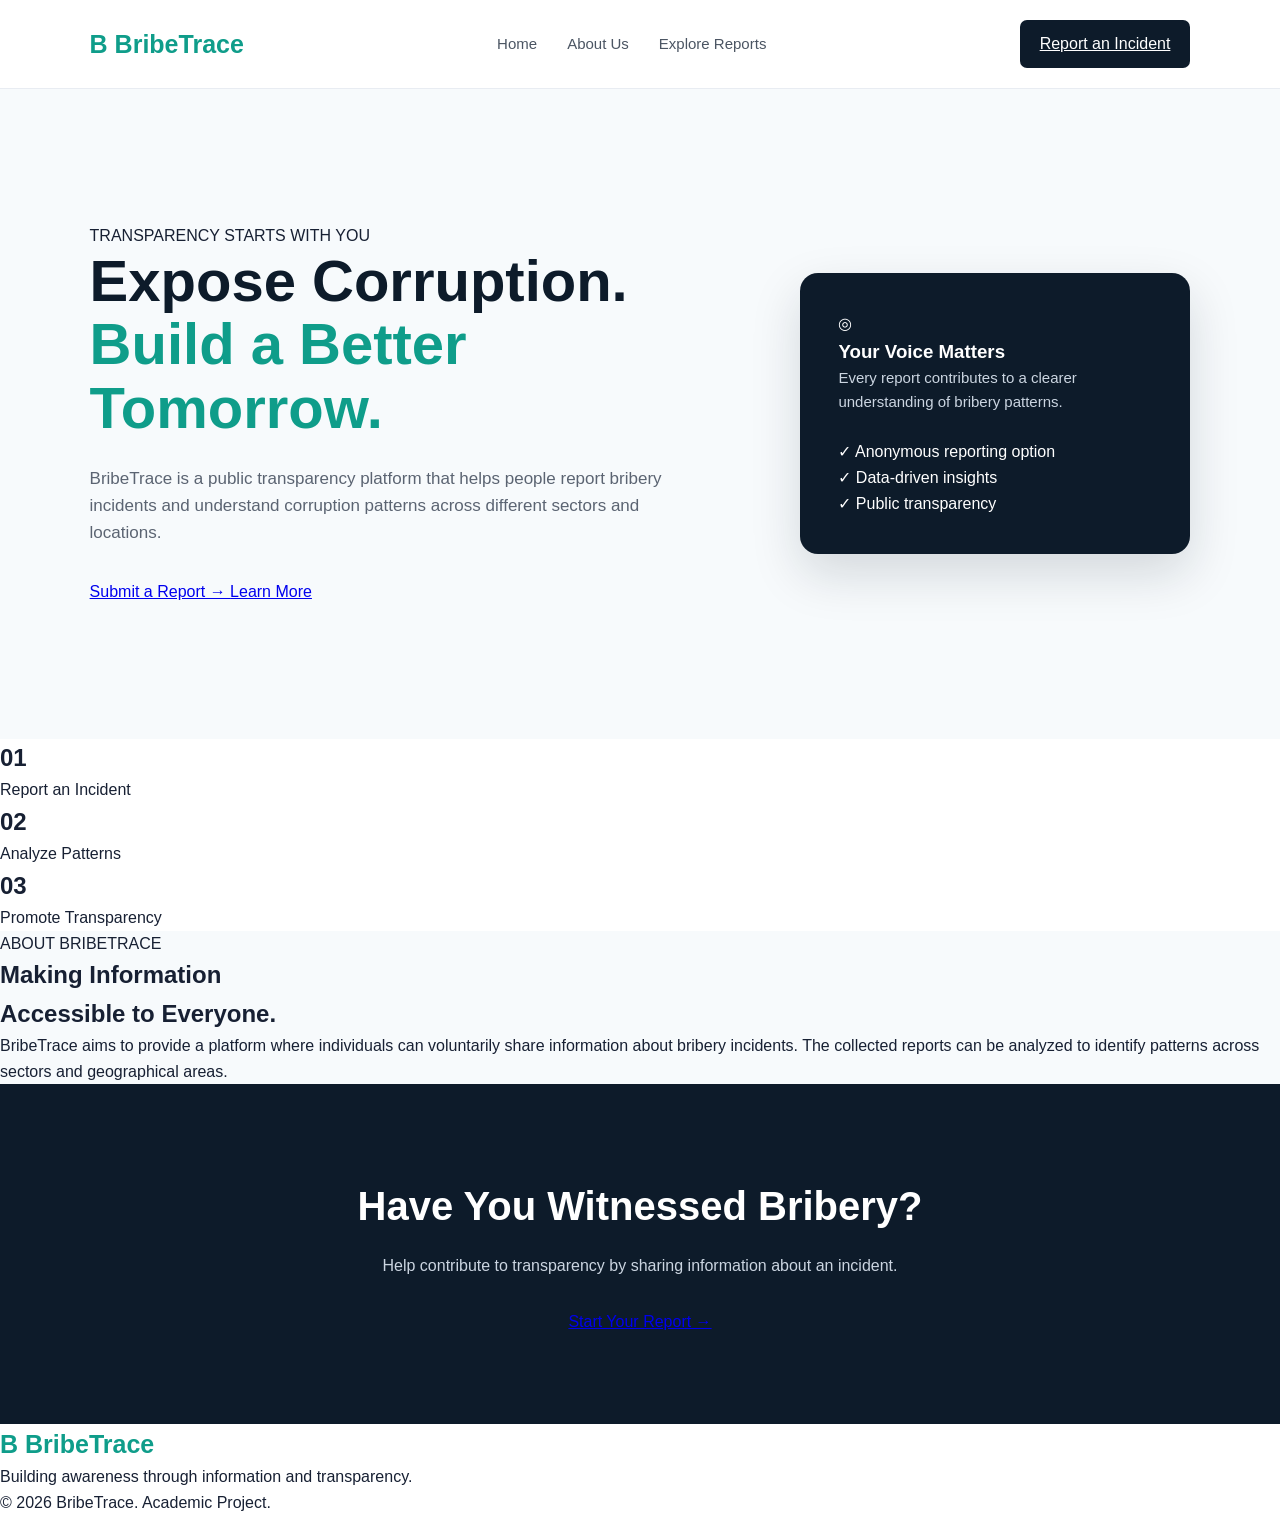
==== src/main/resources/static/index.html @ 67dfbac2 "Initial commit for BribeTrace" ====
<!DOCTYPE html>
<html lang="en">

<head>
    <meta charset="UTF-8">
    <meta name="viewport" content="width=device-width, initial-scale=1.0">

    <title>BribeTrace | Building Transparency</title>

    <link rel="stylesheet" href="style.css">
</head>

<body>

    <!-- Navigation Bar -->
    <header>
        <nav class="navbar">

            <div class="logo">
                <span class="logo-icon">B</span>
                <span>BribeTrace</span>
            </div>

            <ul class="nav-links">
                <li><a href="#home">Home</a></li>
                <li><a href="#about">About Us</a></li>
                <li><a href="#reports">Explore Reports</a></li>
            </ul>

            <a href="report.html" class="nav-button">Report an Incident</a>

        </nav>
    </header>


    <!-- Hero Section -->
    <main>

        <section class="hero" id="home">

            <div class="hero-content">

                <span class="tagline">
                    TRANSPARENCY STARTS WITH YOU
                </span>

                <h1>
                    Expose Corruption.<br>
                    <span>Build a Better Tomorrow.</span>
                </h1>

                <p>
                    BribeTrace is a public transparency platform
                    that helps people report bribery incidents
                    and understand corruption patterns across
                    different sectors and locations.
                </p>

                <div class="hero-buttons">

                    <a href="report.html" class="primary-button">
                        Submit a Report →
                    </a>

                    <a href="#about" class="secondary-button">
                        Learn More
                    </a>

                </div>

            </div>

            <div class="hero-card">

                <div class="card-icon">◎</div>

                <h3>Your Voice Matters</h3>

                <p>
                    Every report contributes to a clearer
                    understanding of bribery patterns.
                </p>

                <div class="card-divider"></div>

                <div class="card-feature">
                    <span>✓</span>
                    Anonymous reporting option
                </div>

                <div class="card-feature">
                    <span>✓</span>
                    Data-driven insights
                </div>

                <div class="card-feature">
                    <span>✓</span>
                    Public transparency
                </div>

            </div>

        </section>


        <!-- Statistics Section -->
        <section class="stats" id="reports">

            <div class="stat-item">
                <h2>01</h2>
                <p>Report an Incident</p>
            </div>

            <div class="stat-item">
                <h2>02</h2>
                <p>Analyze Patterns</p>
            </div>

            <div class="stat-item">
                <h2>03</h2>
                <p>Promote Transparency</p>
            </div>

        </section>


        <!-- About Section -->
        <section class="about" id="about">

            <span class="section-tag">ABOUT BRIBETRACE</span>

            <h2>
                Making Information<br>
                <span>Accessible to Everyone.</span>
            </h2>

            <p>
                BribeTrace aims to provide a platform where
                individuals can voluntarily share information
                about bribery incidents. The collected reports
                can be analyzed to identify patterns across
                sectors and geographical areas.
            </p>

        </section>


        <!-- Report Section Placeholder -->
        <section class="report-section" id="submit">

            <h2>Have You Witnessed Bribery?</h2>

            <p>
                Help contribute to transparency by sharing
                information about an incident.
            </p>

            <a href="report.html" class="primary-button">
                Start Your Report →
            </a>

        </section>

    </main>


    <!-- Footer -->
    <footer>

        <div class="logo">
            <span class="logo-icon">B</span>
            <span>BribeTrace</span>
        </div>

        <p>
            Building awareness through information and transparency.
        </p>

        <p class="copyright">
            © 2026 BribeTrace. Academic Project.
        </p>

    </footer>

</body>
</html>
---- src/main/resources/static/style.css ----
/* =========================
   BribeTrace - Main Styles
   ========================= */

* {
    margin: 0;
    padding: 0;
    box-sizing: border-box;
}

html {
    scroll-behavior: smooth;
}

body {
    font-family: Arial, Helvetica, sans-serif;
    color: #172033;
    background: #ffffff;
    line-height: 1.6;
}

/* =========================
   Navigation
   ========================= */

.navbar {
    width: 100%;
    padding: 20px 7%;
    display: flex;
    justify-content: space-between;
    align-items: center;
    background: #ffffff;
    border-bottom: 1px solid #e8ecf2;
    position: sticky;
    top: 0;
    z-index: 1000;
}

.logo {
    font-size: 25px;
    font-weight: 700;
    color: #0d1b2a;
    text-decoration: none;
}

.logo span {
    color: #0f9d8a;
}

.nav-links {
    display: flex;
    align-items: center;
    gap: 30px;
    list-style: none;
}

.nav-links a {
    text-decoration: none;
    color: #4b5563;
    font-size: 15px;
    font-weight: 500;
    transition: 0.3s;
}

.nav-links a:hover {
    color: #0f9d8a;
}

.nav-button {
    background: #0d1b2a;
    color: white !important;
    padding: 11px 20px;
    border-radius: 7px;
}

.nav-button:hover {
    background: #0f9d8a;
}

/* =========================
   Hero Section
   ========================= */

.hero {
    min-height: 650px;
    padding: 90px 7%;
    display: flex;
    align-items: center;
    justify-content: space-between;
    gap: 60px;
    background: #f7fafc;
}

.hero-content {
    max-width: 650px;
}

.hero-tag {
    display: inline-block;
    color: #0f9d8a;
    font-size: 13px;
    font-weight: 700;
    letter-spacing: 2px;
    margin-bottom: 18px;
}

.hero h1 {
    font-size: 58px;
    line-height: 1.1;
    color: #0d1b2a;
    margin-bottom: 25px;
}

.hero h1 span {
    color: #0f9d8a;
}

.hero p {
    color: #5b6472;
    font-size: 17px;
    max-width: 580px;
    margin-bottom: 32px;
}

/* =========================
   Buttons
   ========================= */

.btn {
    display: inline-block;
    padding: 14px 25px;
    border-radius: 7px;
    text-decoration: none;
    font-size: 15px;
    font-weight: 600;
    margin-right: 10px;
    transition: 0.3s;
}

.btn-primary {
    background: #0f9d8a;
    color: white;
}

.btn-primary:hover {
    background: #087c6d;
    transform: translateY(-2px);
}

.btn-secondary {
    background: white;
    color: #0d1b2a;
    border: 1px solid #d7dde5;
}

.btn-secondary:hover {
    border-color: #0f9d8a;
    color: #0f9d8a;
}

/* =========================
   Hero Feature Card
   ========================= */

.hero-card {
    width: 390px;
    background: #0d1b2a;
    color: white;
    padding: 38px;
    border-radius: 18px;
    box-shadow: 0 20px 50px rgba(13, 27, 42, 0.15);
}

.hero-card h2 {
    font-size: 25px;
    margin-bottom: 15px;
}

.hero-card p {
    color: #cbd5e1;
    font-size: 15px;
    margin-bottom: 25px;
}

.card-item {
    padding: 15px 0;
    border-top: 1px solid rgba(255, 255, 255, 0.12);
    font-size: 14px;
    color: #e2e8f0;
}

.card-item span {
    color: #4fd1bd;
    font-weight: 700;
    margin-right: 8px;
}

/* =========================
   Section Common
   ========================= */

.section {
    padding: 90px 7%;
}

.section-heading {
    text-align: center;
    max-width: 700px;
    margin: 0 auto 55px;
}

.section-heading h2 {
    font-size: 38px;
    color: #0d1b2a;
    margin-bottom: 15px;
}

.section-heading p {
    color: #667085;
    font-size: 16px;
}

/* =========================
   Process / Feature Cards
   ========================= */

.process-container {
    display: grid;
    grid-template-columns: repeat(3, 1fr);
    gap: 25px;
}

.process-card {
    padding: 35px;
    background: white;
    border: 1px solid #e7ebf0;
    border-radius: 14px;
    transition: 0.3s;
}

.process-card:hover {
    transform: translateY(-6px);
    box-shadow: 0 15px 35px rgba(13, 27, 42, 0.08);
}

.process-number {
    font-size: 14px;
    font-weight: 700;
    color: #0f9d8a;
    margin-bottom: 18px;
}

.process-card h3 {
    color: #0d1b2a;
    font-size: 21px;
    margin-bottom: 12px;
}

.process-card p {
    color: #667085;
    font-size: 15px;
}

/* =========================
   About Section
   ========================= */

.about {
    background: #f7fafc;
}

.about-container {
    display: flex;
    align-items: center;
    justify-content: space-between;
    gap: 60px;
}

.about-content {
    max-width: 650px;
}

.about-content h2 {
    font-size: 40px;
    color: #0d1b2a;
    margin-bottom: 20px;
}

.about-content p {
    color: #5f6978;
    margin-bottom: 15px;
}

/* =========================
   Report Section
   ========================= */

.report-section {
    padding: 90px 7%;
    text-align: center;
    background: #0d1b2a;
    color: white;
}

.report-section h2 {
    font-size: 40px;
    margin-bottom: 15px;
}

.report-section p {
    max-width: 650px;
    margin: 0 auto 30px;
    color: #cbd5e1;
}

/* =========================
   Footer
   ========================= */

.footer {
    padding: 30px 7%;
    background: #08131f;
    color: #94a3b8;
    text-align: center;
    font-size: 14px;
}

/* =========================
   Responsive Design
   ========================= */

@media (max-width: 900px) {

    .hero {
        flex-direction: column;
        text-align: center;
        padding-top: 70px;
    }

    .hero p {
        margin-left: auto;
        margin-right: auto;
    }

    .hero-card {
        width: 100%;
        max-width: 500px;
    }

    .process-container {
        grid-template-columns: 1fr;
    }

    .about-container {
        flex-direction: column;
        text-align: center;
    }

    .nav-links {
        gap: 15px;
    }
}

@media (max-width: 650px) {

    .navbar {
        padding: 18px 5%;
    }

    .nav-links {
        display: none;
    }

    .hero {
        padding: 65px 5%;
    }

    .hero h1 {
        font-size: 40px;
    }

    .hero-card {
        padding: 28px;
    }

    .section {
        padding: 65px 5%;
    }

    .section-heading h2,
    .about-content h2,
    .report-section h2 {
        font-size: 30px;
    }

    .btn {
        margin-bottom: 10px;
    }
}
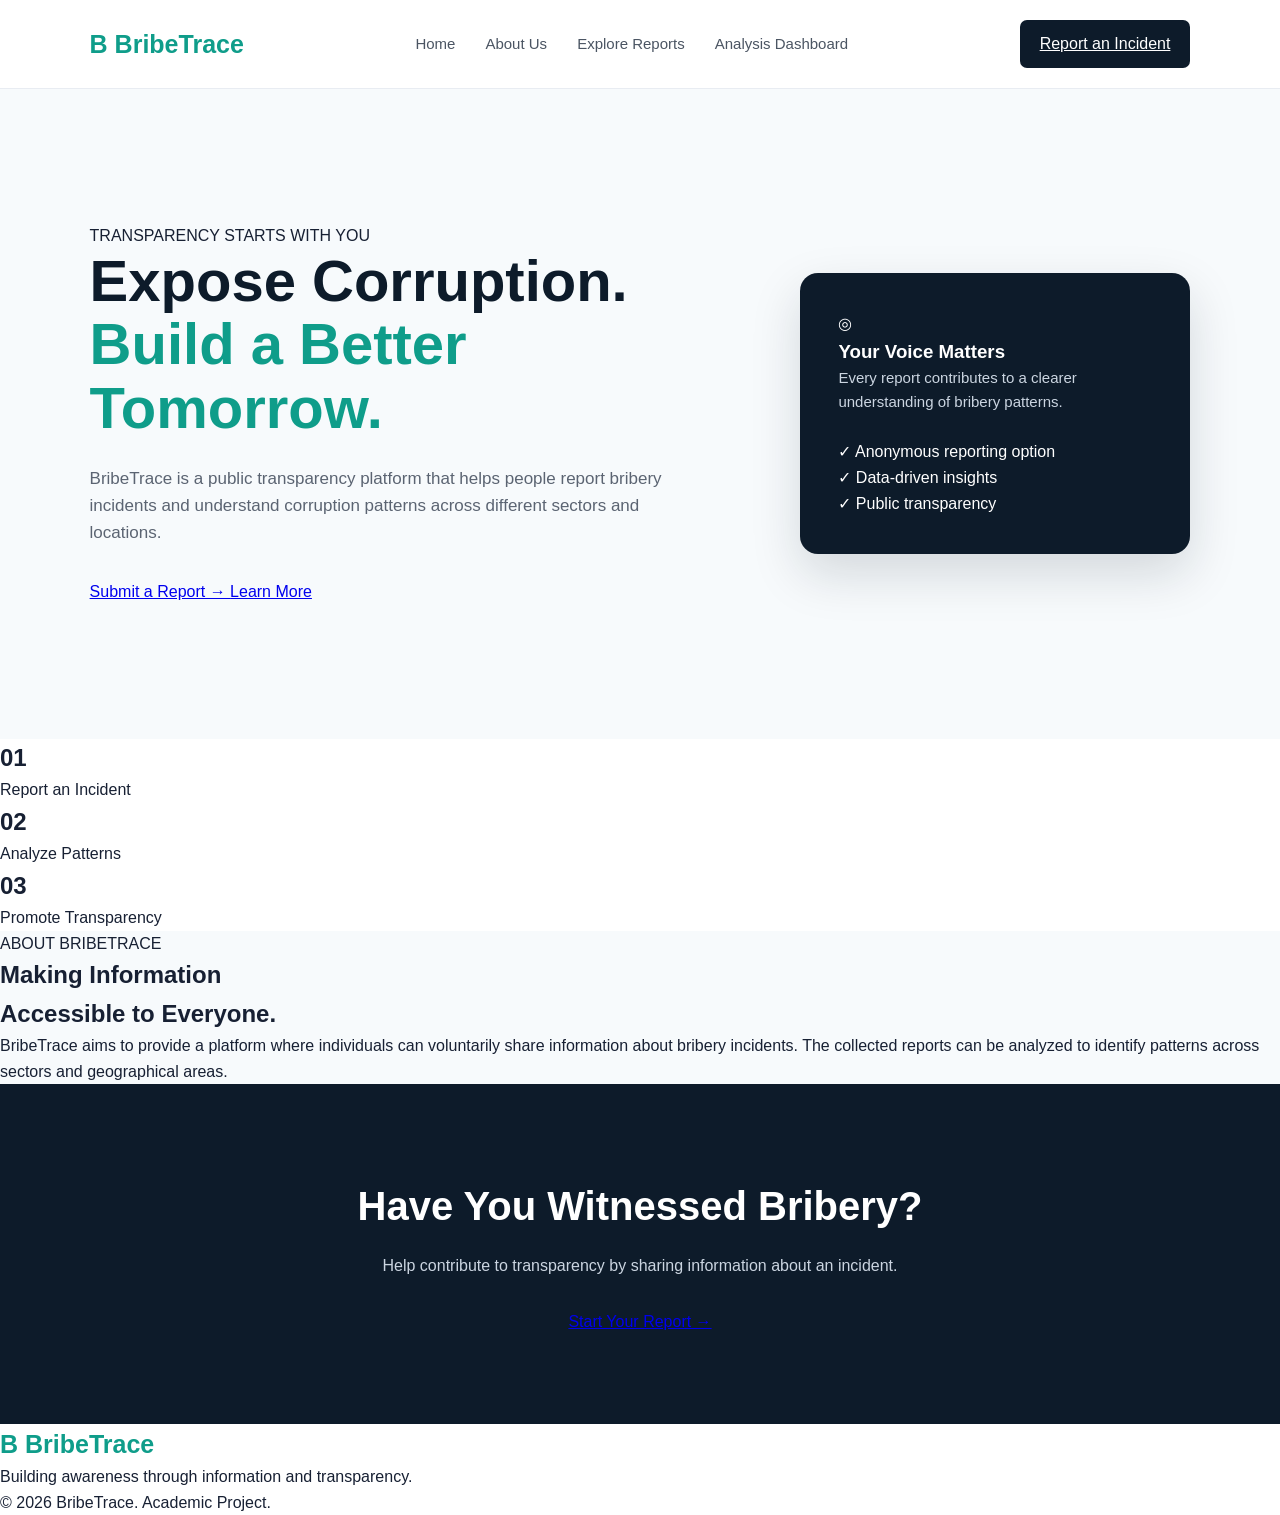
==== commit eb5de546: "Add analysis dashboard and improve report descriptions" ====
--- a/src/main/resources/static/index.html
+++ b/src/main/resources/static/index.html
@@ -25,6 +25,7 @@
                 <li><a href="#home">Home</a></li>
                 <li><a href="#about">About Us</a></li>
                 <li><a href="#reports">Explore Reports</a></li>
+                <li><a href="analysis.html">Analysis Dashboard</a></li>
             </ul>
 
             <a href="report.html" class="nav-button">Report an Incident</a>
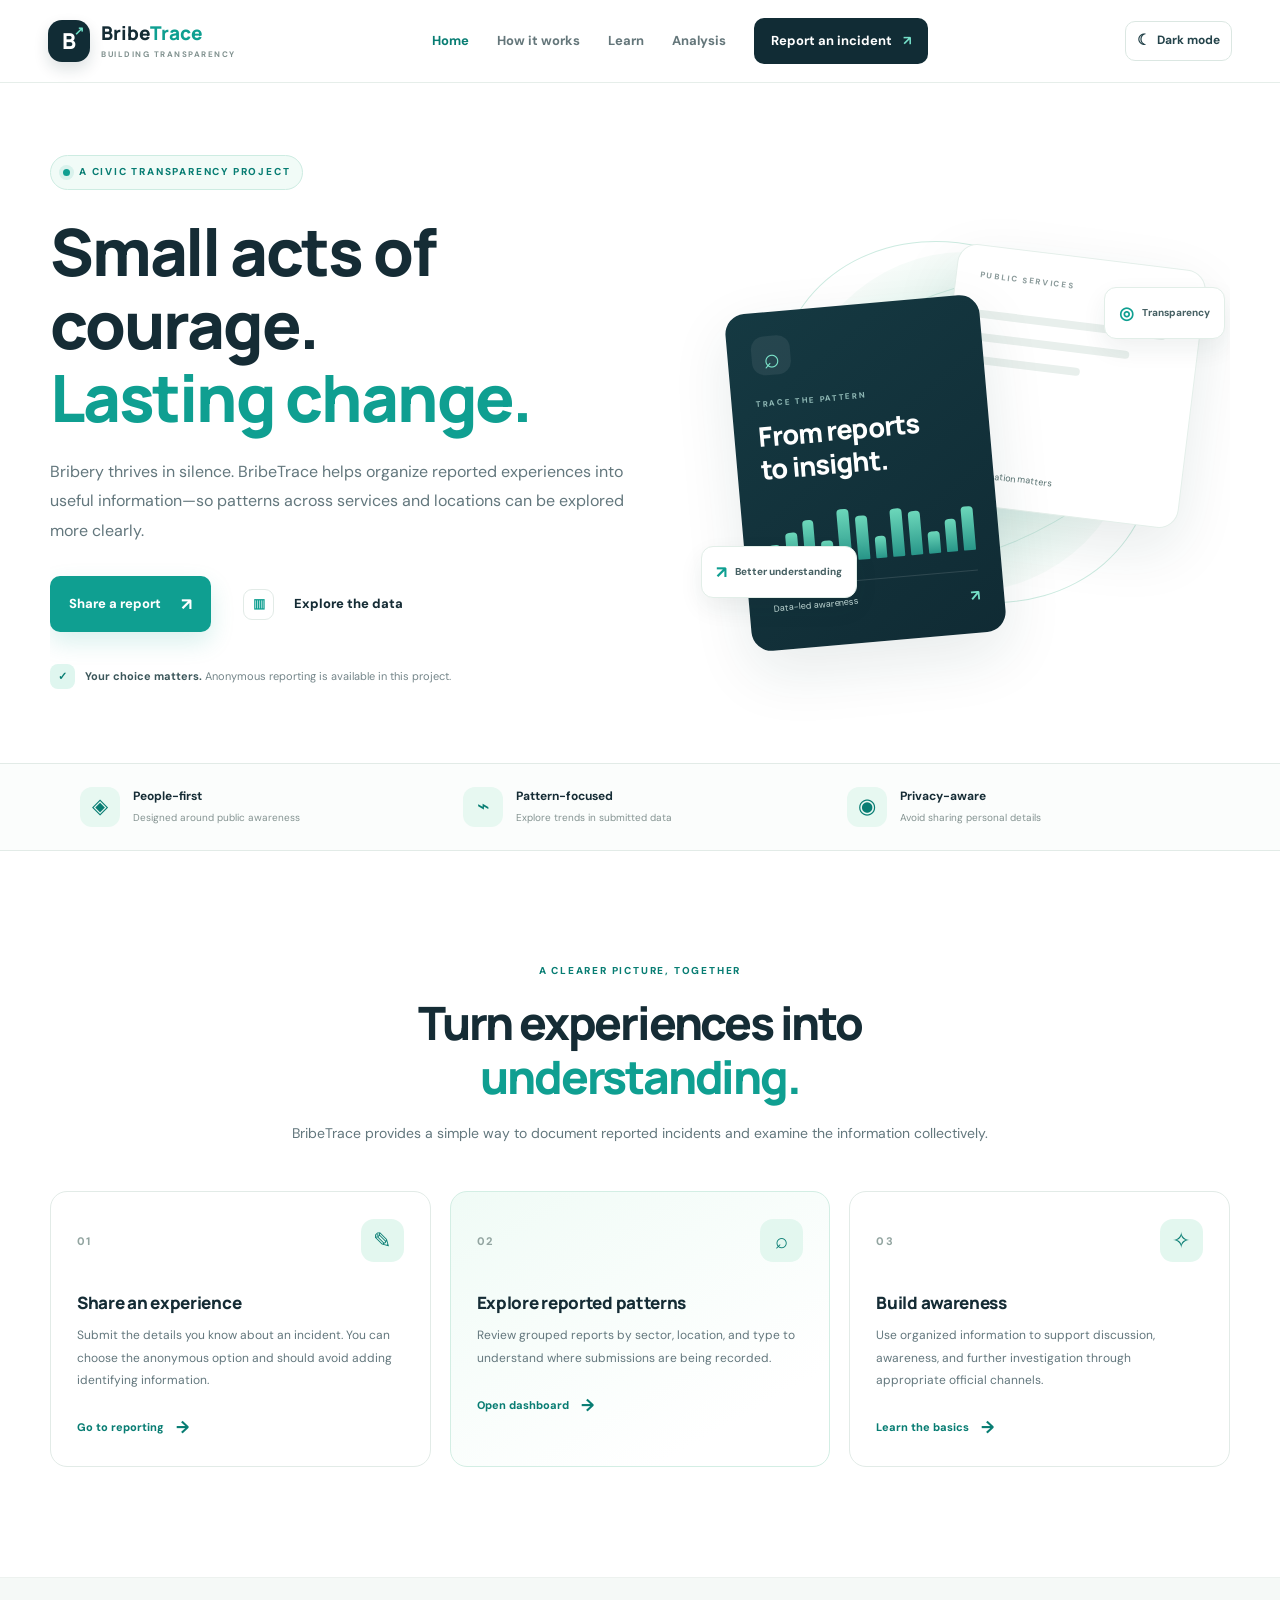
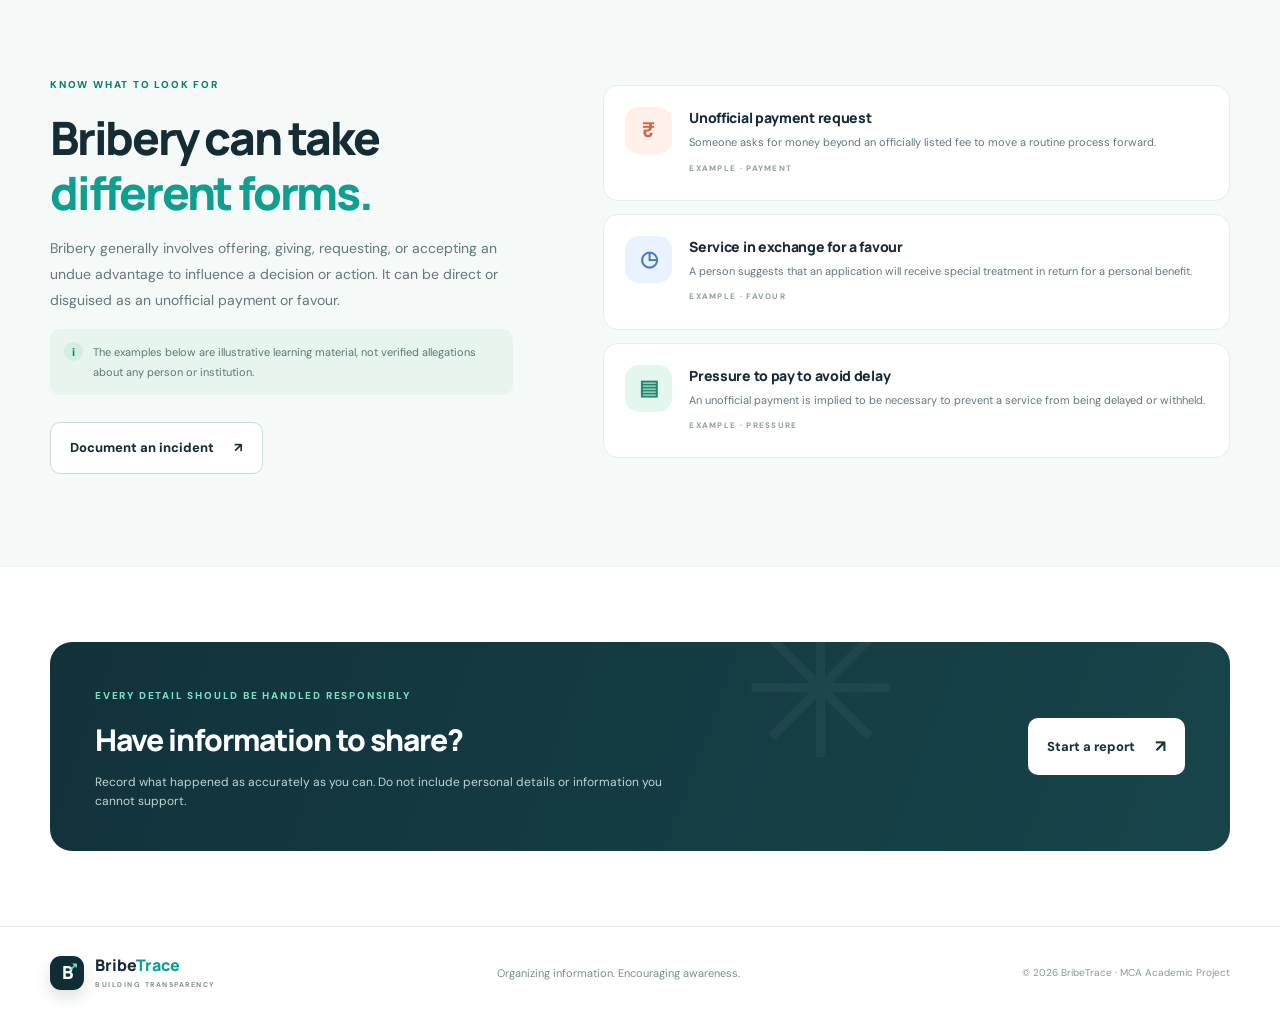
==== commit 16f2b0b4: "Improve website design and add theme switching" ====
--- a/src/main/resources/static/index.html
+++ b/src/main/resources/static/index.html
@@ -1,187 +1,97 @@
 <!DOCTYPE html>
 <html lang="en">
-
 <head>
     <meta charset="UTF-8">
     <meta name="viewport" content="width=device-width, initial-scale=1.0">
-
-    <title>BribeTrace | Building Transparency</title>
-
+    <meta name="description" content="BribeTrace is an academic civic-transparency project for documenting reported bribery incidents and exploring patterns in submitted data.">
+    <title>BribeTrace | Transparency, Made Visible</title>
+    <link rel="preconnect" href="https://fonts.googleapis.com">
+    <link rel="preconnect" href="https://fonts.gstatic.com" crossorigin>
+    <link href="https://fonts.googleapis.com/css2?family=DM+Sans:wght@400;500;600;700&family=Manrope:wght@400;500;600;700;800&display=swap" rel="stylesheet">
     <link rel="stylesheet" href="style.css">
+    <link rel="stylesheet" href="theme.css">
 </head>
-
 <body>
-
-    <!-- Navigation Bar -->
-    <header>
-        <nav class="navbar">
-
-            <div class="logo">
-                <span class="logo-icon">B</span>
-                <span>BribeTrace</span>
+    <header class="site-header">
+        <nav class="navbar" aria-label="Main navigation">
+            <a class="brand" href="index.html" aria-label="BribeTrace home"><span class="brand-mark">B<span>↗</span></span><span>Bribe<span class="brand-accent">Trace</span><small>BUILDING TRANSPARENCY</small></span></a>
+            <button class="menu-toggle" id="menuToggle" aria-label="Open navigation" aria-expanded="false">☰</button>
+            <div class="nav-links" id="navLinks">
+                <a class="active" href="#home">Home</a>
+                <a href="#how-it-works">How it works</a>
+                <a href="#learn">Learn</a>
+                <a href="analysis.html">Analysis</a>
+                <a class="nav-cta" href="report.html">Report an incident <span>↗</span></a>
             </div>
-
-            <ul class="nav-links">
-                <li><a href="#home">Home</a></li>
-                <li><a href="#about">About Us</a></li>
-                <li><a href="#reports">Explore Reports</a></li>
-                <li><a href="analysis.html">Analysis Dashboard</a></li>
-            </ul>
-
-            <a href="report.html" class="nav-button">Report an Incident</a>
-
         </nav>
     </header>
 
-
-    <!-- Hero Section -->
     <main>
-
-        <section class="hero" id="home">
-
-            <div class="hero-content">
-
-                <span class="tagline">
-                    TRANSPARENCY STARTS WITH YOU
-                </span>
-
-                <h1>
-                    Expose Corruption.<br>
-                    <span>Build a Better Tomorrow.</span>
-                </h1>
-
-                <p>
-                    BribeTrace is a public transparency platform
-                    that helps people report bribery incidents
-                    and understand corruption patterns across
-                    different sectors and locations.
-                </p>
-
-                <div class="hero-buttons">
-
-                    <a href="report.html" class="primary-button">
-                        Submit a Report →
-                    </a>
-
-                    <a href="#about" class="secondary-button">
-                        Learn More
-                    </a>
-
+        <section class="hero section-wrap" id="home">
+            <div class="hero-copy">
+                <div class="eyebrow"><span class="eyebrow-dot"></span> A CIVIC TRANSPARENCY PROJECT</div>
+                <h1>Small acts of courage.<br><span>Lasting change.</span></h1>
+                <p class="hero-lead">Bribery thrives in silence. BribeTrace helps organize reported experiences into useful information—so patterns across services and locations can be explored more clearly.</p>
+                <div class="hero-actions">
+                    <a class="button button-primary" href="report.html">Share a report <span>↗</span></a>
+                    <a class="button button-quiet" href="analysis.html"><span class="play-icon">▥</span> Explore the data</a>
                 </div>
-
+                <div class="hero-note"><span class="shield-icon">✓</span><span><strong>Your choice matters.</strong> Anonymous reporting is available in this project.</span></div>
             </div>
-
-            <div class="hero-card">
-
-                <div class="card-icon">◎</div>
-
-                <h3>Your Voice Matters</h3>
-
-                <p>
-                    Every report contributes to a clearer
-                    understanding of bribery patterns.
-                </p>
-
-                <div class="card-divider"></div>
-
-                <div class="card-feature">
-                    <span>✓</span>
-                    Anonymous reporting option
-                </div>
-
-                <div class="card-feature">
-                    <span>✓</span>
-                    Data-driven insights
-                </div>
-
-                <div class="card-feature">
-                    <span>✓</span>
-                    Public transparency
-                </div>
-
+            <div class="hero-visual" aria-label="Illustration representing transparency and public accountability">
+                <div class="visual-orbit orbit-one"></div><div class="visual-orbit orbit-two"></div>
+                <div class="visual-glow"></div>
+                <div class="visual-panel panel-back"><span class="panel-kicker">PUBLIC SERVICES</span><div class="mini-line long"></div><div class="mini-line"></div><div class="mini-line short"></div><div class="panel-status"><i></i> Information matters</div></div>
+                <div class="visual-panel panel-front"><div class="visual-icon">⌕</div><span class="panel-kicker">TRACE THE PATTERN</span><h3>From reports<br>to insight.</h3><div class="visual-bars"><i></i><i></i><i></i><i></i><i></i><i></i><i></i><i></i><i></i><i></i><i></i><i></i></div><div class="visual-caption"><span>Data-led awareness</span><b>↗</b></div></div>
+                <div class="floating-chip chip-top"><span>◎</span> Transparency</div><div class="floating-chip chip-bottom"><span>↗</span> Better understanding</div>
             </div>
-
         </section>
 
-
-        <!-- Statistics Section -->
-        <section class="stats" id="reports">
-
-            <div class="stat-item">
-                <h2>01</h2>
-                <p>Report an Incident</p>
-            </div>
-
-            <div class="stat-item">
-                <h2>02</h2>
-                <p>Analyze Patterns</p>
-            </div>
-
-            <div class="stat-item">
-                <h2>03</h2>
-                <p>Promote Transparency</p>
-            </div>
-
+        <section class="trust-strip" aria-label="Project principles">
+            <div><span class="trust-symbol">◈</span><span><strong>People-first</strong><small>Designed around public awareness</small></span></div>
+            <div><span class="trust-symbol">⌁</span><span><strong>Pattern-focused</strong><small>Explore trends in submitted data</small></span></div>
+            <div><span class="trust-symbol">◉</span><span><strong>Privacy-aware</strong><small>Avoid sharing personal details</small></span></div>
         </section>
 
-
-        <!-- About Section -->
-        <section class="about" id="about">
-
-            <span class="section-tag">ABOUT BRIBETRACE</span>
-
-            <h2>
-                Making Information<br>
-                <span>Accessible to Everyone.</span>
-            </h2>
-
-            <p>
-                BribeTrace aims to provide a platform where
-                individuals can voluntarily share information
-                about bribery incidents. The collected reports
-                can be analyzed to identify patterns across
-                sectors and geographical areas.
-            </p>
-
+        <section class="section-wrap process-section" id="how-it-works">
+            <div class="section-heading"><span class="section-label">A CLEARER PICTURE, TOGETHER</span><h2>Turn experiences into <span>understanding.</span></h2><p>BribeTrace provides a simple way to document reported incidents and examine the information collectively.</p></div>
+            <div class="process-grid">
+                <article class="process-card"><div class="step-top"><span>01</span><span class="step-icon">✎</span></div><h3>Share an experience</h3><p>Submit the details you know about an incident. You can choose the anonymous option and should avoid adding identifying information.</p><a href="report.html" class="text-link">Go to reporting <span>→</span></a></article>
+                <article class="process-card featured-card"><div class="step-top"><span>02</span><span class="step-icon">⌕</span></div><h3>Explore reported patterns</h3><p>Review grouped reports by sector, location, and type to understand where submissions are being recorded.</p><a href="analysis.html" class="text-link">Open dashboard <span>→</span></a></article>
+                <article class="process-card"><div class="step-top"><span>03</span><span class="step-icon">✧</span></div><h3>Build awareness</h3><p>Use organized information to support discussion, awareness, and further investigation through appropriate official channels.</p><a href="#learn" class="text-link">Learn the basics <span>→</span></a></article>
+            </div>
         </section>
 
-
-        <!-- Report Section Placeholder -->
-        <section class="report-section" id="submit">
-
-            <h2>Have You Witnessed Bribery?</h2>
-
-            <p>
-                Help contribute to transparency by sharing
-                information about an incident.
-            </p>
-
-            <a href="report.html" class="primary-button">
-                Start Your Report →
-            </a>
-
+        <section class="learn-section" id="learn">
+            <div class="learn-layout section-wrap">
+                <div class="learn-copy"><span class="section-label">KNOW WHAT TO LOOK FOR</span><h2>Bribery can take <span>different forms.</span></h2><p>Bribery generally involves offering, giving, requesting, or accepting an undue advantage to influence a decision or action. It can be direct or disguised as an unofficial payment or favour.</p><p class="learning-note"><span>i</span> The examples below are illustrative learning material, not verified allegations about any person or institution.</p><a class="button button-outline" href="report.html">Document an incident <span>↗</span></a></div>
+                <div class="example-list">
+                    <article class="example-card"><div class="example-icon icon-coral">₹</div><div><h3>Unofficial payment request</h3><p>Someone asks for money beyond an officially listed fee to move a routine process forward.</p><span class="example-tag">EXAMPLE · PAYMENT</span></div></article>
+                    <article class="example-card"><div class="example-icon icon-blue">◷</div><div><h3>Service in exchange for a favour</h3><p>A person suggests that an application will receive special treatment in return for a personal benefit.</p><span class="example-tag">EXAMPLE · FAVOUR</span></div></article>
+                    <article class="example-card"><div class="example-icon icon-green">▤</div><div><h3>Pressure to pay to avoid delay</h3><p>An unofficial payment is implied to be necessary to prevent a service from being delayed or withheld.</p><span class="example-tag">EXAMPLE · PRESSURE</span></div></article>
+                </div>
+            </div>
         </section>
 
+        <section class="closing-cta section-wrap"><div class="cta-decoration">✳</div><div><span class="section-label">EVERY DETAIL SHOULD BE HANDLED RESPONSIBLY</span><h2>Have information to share?</h2><p>Record what happened as accurately as you can. Do not include personal details or information you cannot support.</p></div><a class="button button-light" href="report.html">Start a report <span>↗</span></a></section>
     </main>
 
-
-    <!-- Footer -->
-    <footer>
-
-        <div class="logo">
-            <span class="logo-icon">B</span>
-            <span>BribeTrace</span>
-        </div>
-
-        <p>
-            Building awareness through information and transparency.
-        </p>
-
-        <p class="copyright">
-            © 2026 BribeTrace. Academic Project.
-        </p>
-
-    </footer>
-
+    <footer class="site-footer"><a class="brand footer-brand" href="index.html"><span class="brand-mark">B<span>↗</span></span><span>Bribe<span class="brand-accent">Trace</span><small>BUILDING TRANSPARENCY</small></span></a><p>Organizing information. Encouraging awareness.</p><span class="footer-meta">© 2026 BribeTrace · MCA Academic Project</span></footer>
+    <script src="theme.js"></script>
+    <script>
+        const menuToggle = document.getElementById('menuToggle');
+        const navLinks = document.getElementById('navLinks');
+        menuToggle.addEventListener('click', function () {
+            const open = navLinks.classList.toggle('nav-open');
+            menuToggle.setAttribute('aria-expanded', String(open));
+            menuToggle.setAttribute('aria-label', open ? 'Close navigation' : 'Open navigation');
+        });
+        navLinks.querySelectorAll('a').forEach(function (link) {
+            link.addEventListener('click', function () {
+                navLinks.classList.remove('nav-open');
+                menuToggle.setAttribute('aria-expanded', 'false');
+            });
+        });
+    </script>
 </body>
 </html>
--- a/src/main/resources/static/style.css
+++ b/src/main/resources/static/style.css
@@ -1,399 +1,3 @@
-/* =========================
-   BribeTrace - Main Styles
-   ========================= */
-
-* {
-    margin: 0;
-    padding: 0;
-    box-sizing: border-box;
-}
-
-html {
-    scroll-behavior: smooth;
-}
-
-body {
-    font-family: Arial, Helvetica, sans-serif;
-    color: #172033;
-    background: #ffffff;
-    line-height: 1.6;
-}
-
-/* =========================
-   Navigation
-   ========================= */
-
-.navbar {
-    width: 100%;
-    padding: 20px 7%;
-    display: flex;
-    justify-content: space-between;
-    align-items: center;
-    background: #ffffff;
-    border-bottom: 1px solid #e8ecf2;
-    position: sticky;
-    top: 0;
-    z-index: 1000;
-}
-
-.logo {
-    font-size: 25px;
-    font-weight: 700;
-    color: #0d1b2a;
-    text-decoration: none;
-}
-
-.logo span {
-    color: #0f9d8a;
-}
-
-.nav-links {
-    display: flex;
-    align-items: center;
-    gap: 30px;
-    list-style: none;
-}
-
-.nav-links a {
-    text-decoration: none;
-    color: #4b5563;
-    font-size: 15px;
-    font-weight: 500;
-    transition: 0.3s;
-}
-
-.nav-links a:hover {
-    color: #0f9d8a;
-}
-
-.nav-button {
-    background: #0d1b2a;
-    color: white !important;
-    padding: 11px 20px;
-    border-radius: 7px;
-}
-
-.nav-button:hover {
-    background: #0f9d8a;
-}
-
-/* =========================
-   Hero Section
-   ========================= */
-
-.hero {
-    min-height: 650px;
-    padding: 90px 7%;
-    display: flex;
-    align-items: center;
-    justify-content: space-between;
-    gap: 60px;
-    background: #f7fafc;
-}
-
-.hero-content {
-    max-width: 650px;
-}
-
-.hero-tag {
-    display: inline-block;
-    color: #0f9d8a;
-    font-size: 13px;
-    font-weight: 700;
-    letter-spacing: 2px;
-    margin-bottom: 18px;
-}
-
-.hero h1 {
-    font-size: 58px;
-    line-height: 1.1;
-    color: #0d1b2a;
-    margin-bottom: 25px;
-}
-
-.hero h1 span {
-    color: #0f9d8a;
-}
-
-.hero p {
-    color: #5b6472;
-    font-size: 17px;
-    max-width: 580px;
-    margin-bottom: 32px;
-}
-
-/* =========================
-   Buttons
-   ========================= */
-
-.btn {
-    display: inline-block;
-    padding: 14px 25px;
-    border-radius: 7px;
-    text-decoration: none;
-    font-size: 15px;
-    font-weight: 600;
-    margin-right: 10px;
-    transition: 0.3s;
-}
-
-.btn-primary {
-    background: #0f9d8a;
-    color: white;
-}
-
-.btn-primary:hover {
-    background: #087c6d;
-    transform: translateY(-2px);
-}
-
-.btn-secondary {
-    background: white;
-    color: #0d1b2a;
-    border: 1px solid #d7dde5;
-}
-
-.btn-secondary:hover {
-    border-color: #0f9d8a;
-    color: #0f9d8a;
-}
-
-/* =========================
-   Hero Feature Card
-   ========================= */
-
-.hero-card {
-    width: 390px;
-    background: #0d1b2a;
-    color: white;
-    padding: 38px;
-    border-radius: 18px;
-    box-shadow: 0 20px 50px rgba(13, 27, 42, 0.15);
-}
-
-.hero-card h2 {
-    font-size: 25px;
-    margin-bottom: 15px;
-}
-
-.hero-card p {
-    color: #cbd5e1;
-    font-size: 15px;
-    margin-bottom: 25px;
-}
-
-.card-item {
-    padding: 15px 0;
-    border-top: 1px solid rgba(255, 255, 255, 0.12);
-    font-size: 14px;
-    color: #e2e8f0;
-}
-
-.card-item span {
-    color: #4fd1bd;
-    font-weight: 700;
-    margin-right: 8px;
-}
-
-/* =========================
-   Section Common
-   ========================= */
-
-.section {
-    padding: 90px 7%;
-}
-
-.section-heading {
-    text-align: center;
-    max-width: 700px;
-    margin: 0 auto 55px;
-}
-
-.section-heading h2 {
-    font-size: 38px;
-    color: #0d1b2a;
-    margin-bottom: 15px;
-}
-
-.section-heading p {
-    color: #667085;
-    font-size: 16px;
-}
-
-/* =========================
-   Process / Feature Cards
-   ========================= */
-
-.process-container {
-    display: grid;
-    grid-template-columns: repeat(3, 1fr);
-    gap: 25px;
-}
-
-.process-card {
-    padding: 35px;
-    background: white;
-    border: 1px solid #e7ebf0;
-    border-radius: 14px;
-    transition: 0.3s;
-}
-
-.process-card:hover {
-    transform: translateY(-6px);
-    box-shadow: 0 15px 35px rgba(13, 27, 42, 0.08);
-}
-
-.process-number {
-    font-size: 14px;
-    font-weight: 700;
-    color: #0f9d8a;
-    margin-bottom: 18px;
-}
-
-.process-card h3 {
-    color: #0d1b2a;
-    font-size: 21px;
-    margin-bottom: 12px;
-}
-
-.process-card p {
-    color: #667085;
-    font-size: 15px;
-}
-
-/* =========================
-   About Section
-   ========================= */
-
-.about {
-    background: #f7fafc;
-}
-
-.about-container {
-    display: flex;
-    align-items: center;
-    justify-content: space-between;
-    gap: 60px;
-}
-
-.about-content {
-    max-width: 650px;
-}
-
-.about-content h2 {
-    font-size: 40px;
-    color: #0d1b2a;
-    margin-bottom: 20px;
-}
-
-.about-content p {
-    color: #5f6978;
-    margin-bottom: 15px;
-}
-
-/* =========================
-   Report Section
-   ========================= */
-
-.report-section {
-    padding: 90px 7%;
-    text-align: center;
-    background: #0d1b2a;
-    color: white;
-}
-
-.report-section h2 {
-    font-size: 40px;
-    margin-bottom: 15px;
-}
-
-.report-section p {
-    max-width: 650px;
-    margin: 0 auto 30px;
-    color: #cbd5e1;
-}
-
-/* =========================
-   Footer
-   ========================= */
-
-.footer {
-    padding: 30px 7%;
-    background: #08131f;
-    color: #94a3b8;
-    text-align: center;
-    font-size: 14px;
-}
-
-/* =========================
-   Responsive Design
-   ========================= */
-
-@media (max-width: 900px) {
-
-    .hero {
-        flex-direction: column;
-        text-align: center;
-        padding-top: 70px;
-    }
-
-    .hero p {
-        margin-left: auto;
-        margin-right: auto;
-    }
-
-    .hero-card {
-        width: 100%;
-        max-width: 500px;
-    }
-
-    .process-container {
-        grid-template-columns: 1fr;
-    }
-
-    .about-container {
-        flex-direction: column;
-        text-align: center;
-    }
-
-    .nav-links {
-        gap: 15px;
-    }
-}
-
-@media (max-width: 650px) {
-
-    .navbar {
-        padding: 18px 5%;
-    }
-
-    .nav-links {
-        display: none;
-    }
-
-    .hero {
-        padding: 65px 5%;
-    }
-
-    .hero h1 {
-        font-size: 40px;
-    }
-
-    .hero-card {
-        padding: 28px;
-    }
-
-    .section {
-        padding: 65px 5%;
-    }
-
-    .section-heading h2,
-    .about-content h2,
-    .report-section h2 {
-        font-size: 30px;
-    }
-
-    .btn {
-        margin-bottom: 10px;
-    }
-}+:root{--ink:#152c35;--muted:#63777d;--teal:#0f9f91;--teal-dark:#087d73;--mint:#dff6ef;--paper:#f7faf8;--line:#e2ebe7;--white:#fff;--navy:#112c35;--shadow:0 22px 60px rgba(20,54,57,.10)}
+*{box-sizing:border-box;margin:0;padding:0}html{scroll-behavior:smooth;scroll-padding-top:100px}body{font-family:'DM Sans',Arial,sans-serif;color:var(--ink);background:var(--white);line-height:1.65;-webkit-font-smoothing:antialiased}a{color:inherit;text-decoration:none}button{font:inherit}.site-header{height:auto;position:sticky;top:0;z-index:100;background:rgba(255,255,255,.92);backdrop-filter:blur(16px);border-bottom:1px solid rgba(226,235,231,.85)}.navbar{max-width:1240px;margin:auto;min-height:82px;padding:14px 28px;display:flex;align-items:center;justify-content:space-between;gap:24px}.brand{display:inline-flex;align-items:center;gap:11px;font-family:Manrope,sans-serif;font-size:19px;font-weight:800;line-height:1.1;white-space:nowrap}.brand-mark{width:42px;height:42px;display:grid;place-items:center;position:relative;border-radius:14px;background:var(--navy);color:#fff;font-size:22px;box-shadow:0 7px 15px #112c3524}.brand-mark span{position:absolute;font-size:12px;color:#6ce0c7;right:6px;top:4px}.brand-accent{color:var(--teal)}.brand small{display:block;margin-top:5px;font:700 8px 'DM Sans',sans-serif;letter-spacing:1.5px;color:#80918f}.nav-links{display:flex;align-items:center;gap:28px}.nav-links>a{font-size:13px;font-weight:700;color:#64767a;transition:color .2s}.nav-links>a:hover,.nav-links>a.active{color:var(--teal-dark)}.nav-links .nav-cta{background:var(--navy);color:white;padding:12px 17px;border-radius:10px;transition:transform .2s,background .2s}.nav-cta:hover{background:var(--teal-dark)!important;transform:translateY(-2px)}.nav-cta span{margin-left:8px;color:#76e0ca}.menu-toggle{display:none;border:1px solid var(--line);background:white;border-radius:9px;padding:7px 11px;color:var(--ink);cursor:pointer}.section-wrap{width:min(1180px,calc(100% - 56px));margin-inline:auto}.hero{min-height:590px;padding-top:72px;padding-bottom:74px;display:grid;grid-template-columns:1.06fr .94fr;align-items:center;gap:54px;overflow:hidden}.eyebrow,.section-label{font-size:10px;letter-spacing:1.8px;font-weight:800;color:var(--teal-dark)}.eyebrow{display:inline-flex;align-items:center;gap:9px;padding:8px 12px;border:1px solid #cdece2;background:#f1fbf7;border-radius:100px;margin-bottom:25px}.eyebrow-dot{width:7px;height:7px;background:var(--teal);border-radius:50%;box-shadow:0 0 0 4px #0f9f911b}.hero h1,.section-heading h2,.learn-copy h2,.closing-cta h2{font-family:Manrope,sans-serif;letter-spacing:-2.2px;font-weight:800}.hero h1{font-size:clamp(42px,5.1vw,66px);line-height:1.12;margin-bottom:23px}.hero h1 span,.section-heading h2 span,.learn-copy h2 span{color:var(--teal)}.hero-lead{max-width:590px;font-size:16px;color:var(--muted);line-height:1.85}.hero-actions{display:flex;align-items:center;gap:13px;flex-wrap:wrap;margin-top:29px}.button{display:inline-flex;align-items:center;justify-content:center;gap:20px;padding:14px 19px;border-radius:10px;font-size:13px;font-weight:800;transition:transform .2s,box-shadow .2s,background .2s}.button:hover{transform:translateY(-2px)}.button-primary{background:var(--teal);color:white;box-shadow:0 10px 24px #0f9f9129}.button-primary:hover{background:var(--teal-dark);box-shadow:0 13px 28px #0f9f9138}.button-primary span,.button-light span{font-size:17px}.button-quiet{color:var(--ink);background:transparent}.button-quiet:hover{background:#eef8f4}.play-icon{display:grid;place-items:center;width:31px;height:31px;border:1px solid var(--line);border-radius:9px;color:var(--teal)}.hero-note{display:flex;align-items:center;gap:10px;margin-top:30px;color:#748589;font-size:11px}.hero-note strong{color:#3b565a}.shield-icon{display:grid;place-items:center;width:25px;height:25px;border-radius:8px;background:var(--mint);color:var(--teal-dark);font-weight:800}.hero-visual{position:relative;min-height:420px;display:grid;place-items:center;isolation:isolate}.visual-glow{position:absolute;width:340px;height:340px;border-radius:50%;background:radial-gradient(circle,#d9f7ec 0,#e8f8f2 48%,#f8fcfa 73%);z-index:-2}.visual-orbit{position:absolute;border:1px solid #cdebe1;border-radius:50%;transform:rotate(-23deg)}.orbit-one{width:440px;height:260px}.orbit-two{width:400px;height:340px;transform:rotate(36deg)}.visual-panel{position:absolute;border-radius:20px;box-shadow:var(--shadow)}.panel-back{width:250px;height:260px;right:7%;top:44px;background:#fff;border:1px solid #e4efea;padding:23px;transform:rotate(7deg)}.panel-kicker{display:block;font-size:8px;letter-spacing:1.7px;color:#8a9a9a;font-weight:800}.mini-line{height:8px;background:#e8efec;border-radius:20px;margin-top:15px;width:78%}.mini-line.long{width:95%;margin-top:28px}.mini-line.short{width:55%}.panel-status{position:absolute;bottom:22px;left:22px;font-size:9px;color:#536d6c;display:flex;align-items:center;gap:7px}.panel-status i{width:6px;height:6px;background:#26b78e;border-radius:50%}.panel-front{width:255px;min-height:300px;left:7%;top:92px;background:linear-gradient(145deg,#153942,#102b34);color:#fff;padding:24px;transform:rotate(-5deg)}.visual-icon{width:39px;height:39px;display:grid;place-items:center;border-radius:13px;background:#ffffff12;color:#7ce4ca;font-size:28px;margin-bottom:22px}.panel-front .panel-kicker{color:#8fb8b5}.panel-front h3{font:800 27px/1.2 Manrope,sans-serif;letter-spacing:-.8px;margin-top:10px}.visual-bars{height:58px;display:flex;align-items:end;gap:6px;margin-top:24px}.visual-bars i{flex:1;border-radius:4px 4px 1px 1px;background:linear-gradient(#71e0c1,#299b8d);height:var(--bar,45%);opacity:.95}.visual-bars i:nth-child(3n){--bar:75%}.visual-bars i:nth-child(3n + 1){--bar:38%}.visual-bars i:nth-child(3n + 2){--bar:57%}.visual-bars i:nth-child(5){--bar:90%}.visual-bars i:nth-child(8){--bar:82%}.visual-caption{border-top:1px solid #ffffff20;margin-top:20px;padding-top:13px;display:flex;justify-content:space-between;color:#c6ddda;font-size:9px}.visual-caption b{color:#75e0c7;font-size:15px}.floating-chip{position:absolute;z-index:3;display:flex;align-items:center;gap:8px;background:white;border:1px solid #e2eee8;box-shadow:0 10px 25px #173e3a12;border-radius:12px;padding:11px 14px;font-size:10px;font-weight:800;color:#466063}.floating-chip span{font-size:17px;color:var(--teal)}.chip-top{right:1%;top:75px}.chip-bottom{left:0;bottom:34px}.trust-strip{border-block:1px solid var(--line);background:#fbfdfc;padding:23px max(28px,calc((100% - 1120px)/2));display:grid;grid-template-columns:repeat(3,1fr);gap:30px}.trust-strip>div{display:flex;align-items:center;gap:13px}.trust-symbol{width:40px;height:40px;display:grid;place-items:center;border-radius:12px;background:#e7f8f1;color:var(--teal-dark);font-size:21px}.trust-strip strong,.trust-strip small{display:block}.trust-strip strong{font-size:12px}.trust-strip small{font-size:10px;color:#849391;margin-top:3px}.process-section{padding-top:105px;padding-bottom:110px}.section-heading{text-align:center;max-width:700px;margin:0 auto 45px}.section-heading h2,.learn-copy h2{font-size:clamp(32px,4vw,46px);line-height:1.18;margin:14px 0 16px}.section-heading p,.learn-copy>p{font-size:14px;color:var(--muted);line-height:1.85}.process-grid{display:grid;grid-template-columns:repeat(3,minmax(0,1fr));gap:19px}.process-card{border:1px solid var(--line);border-radius:17px;padding:27px 26px 25px;background:white;transition:transform .25s,box-shadow .25s,border-color .25s}.process-card:hover{transform:translateY(-5px);box-shadow:0 20px 40px #153e3710;border-color:#bfe7da}.featured-card{background:linear-gradient(150deg,#f0fbf6,#fff 80%);border-color:#d3eee4}.step-top{display:flex;align-items:center;justify-content:space-between;margin-bottom:29px}.step-top>span:first-child{font-size:11px;font-weight:800;letter-spacing:1.4px;color:#93a5a1}.step-icon{width:43px;height:43px;border-radius:13px;background:#e3f7ef;color:var(--teal-dark);display:grid;place-items:center;font-size:22px}.process-card h3,.example-card h3{font:800 17px Manrope,sans-serif;letter-spacing:-.3px;margin-bottom:10px}.process-card p,.example-card p{color:var(--muted);font-size:12px;line-height:1.85}.text-link{display:inline-flex;align-items:center;gap:12px;margin-top:22px;color:var(--teal-dark);font-size:11px;font-weight:800}.text-link span{font-size:17px;transition:transform .2s}.text-link:hover span{transform:translateX(4px)}.learn-section{background:#f5f9f7;border-block:1px solid #edf2ef}.learn-layout{padding-top:92px;padding-bottom:92px;display:grid;grid-template-columns:.85fr 1.15fr;gap:90px;align-items:center}.learn-copy h2{margin-top:15px}.learn-copy>p{margin-bottom:15px}.learning-note{padding:13px 14px;background:#e8f5ef;border-radius:10px;color:#5c7773!important;font-size:11px!important;display:flex;align-items:flex-start;gap:10px}.learning-note span{width:19px;height:19px;flex:0 0 19px;display:grid;place-items:center;border-radius:50%;background:#d0eee2;color:var(--teal-dark);font-weight:800}.button-outline{border:1px solid #c8dcd5;margin-top:12px;background:white}.button-outline:hover{border-color:var(--teal);color:var(--teal-dark)}.example-list{display:grid;gap:13px}.example-card{display:flex;gap:17px;align-items:flex-start;padding:21px;background:white;border:1px solid #e5eeea;border-radius:15px;transition:transform .2s,box-shadow .2s}.example-card:hover{transform:translateX(4px);box-shadow:0 12px 25px #173e370b}.example-icon{width:47px;height:47px;flex:0 0 47px;display:grid;place-items:center;border-radius:14px;font-size:21px;font-weight:800}.icon-coral{background:#fff0e9;color:#c86b45}.icon-blue{background:#eaf2ff;color:#497bb9}.icon-green{background:#e4f7ef;color:#21896f}.example-card h3{font-size:14px;margin:1px 0 5px}.example-card p{font-size:11px}.example-tag{display:inline-block;margin-top:9px;font-size:8px;letter-spacing:1.3px;font-weight:800;color:#91a19e}.closing-cta{margin-top:75px;margin-bottom:75px;padding:39px 45px;border-radius:22px;background:linear-gradient(110deg,#12323b,#17444a);color:#fff;display:flex;align-items:center;justify-content:space-between;gap:25px;position:relative;overflow:hidden}.cta-decoration{position:absolute;right:28%;top:-44px;color:#ffffff0b;font-size:190px;line-height:1}.closing-cta>div:nth-child(2){position:relative;z-index:1}.closing-cta .section-label{color:#7be0c6}.closing-cta h2{font-size:30px;letter-spacing:-1px;margin:8px 0}.closing-cta p{font-size:12px;color:#c0d5d3;max-width:600px}.button-light{position:relative;z-index:1;white-space:nowrap;background:#fff;color:#14363d}.button-light:hover{background:#dff8ee}.site-footer{border-top:1px solid var(--line);padding:29px max(28px,calc((100% - 1180px)/2));display:flex;align-items:center;justify-content:space-between;gap:20px;flex-wrap:wrap}.footer-brand{font-size:16px}.footer-brand .brand-mark{width:34px;height:34px;border-radius:11px;font-size:18px}.footer-brand small{font-size:7px}.site-footer>p{font-size:11px;color:#7c8d8b}.footer-meta{font-size:10px;color:#8a9996}
+@media(max-width:900px){.navbar{min-height:74px}.nav-links{gap:17px}.nav-links>a{font-size:12px}.hero{gap:20px;grid-template-columns:1fr .85fr;padding-top:60px}.hero-visual{transform:scale(.9)}.hero h1{font-size:49px}.learn-layout{gap:40px}.trust-strip{padding-inline:28px}}@media(max-width:700px){.navbar{padding:12px 20px}.menu-toggle{display:block}.nav-links{display:none;position:absolute;top:73px;left:0;right:0;background:white;padding:18px 22px 22px;border-bottom:1px solid var(--line);box-shadow:0 15px 25px #12332c0d;align-items:stretch;gap:0;flex-direction:column}.nav-links.nav-open{display:flex}.nav-links>a{padding:12px 5px;font-size:14px}.nav-links .nav-cta{margin-top:9px;text-align:center;padding:13px}.section-wrap{width:calc(100% - 40px)}.hero{grid-template-columns:1fr;padding-top:52px;padding-bottom:44px;gap:8px}.hero h1{font-size:clamp(40px,10vw,57px);letter-spacing:-1.8px}.hero-lead{font-size:14px}.hero-visual{min-height:360px;transform:scale(.9);margin-inline:-20px}.panel-back{right:7%;top:34px}.panel-front{left:7%;top:76px}.chip-top{right:0;top:52px}.chip-bottom{left:0;bottom:22px}.trust-strip{grid-template-columns:1fr;gap:15px;padding:23px 24px}.trust-strip small{font-size:11px}.process-section{padding-top:70px;padding-bottom:75px}.section-heading{margin-bottom:30px}.section-heading h2,.learn-copy h2{font-size:34px;letter-spacing:-1.4px}.process-grid{grid-template-columns:1fr}.process-card{padding:24px}.step-top{margin-bottom:18px}.learn-layout{grid-template-columns:1fr;gap:32px;padding-top:70px;padding-bottom:70px}.closing-cta{width:calc(100% - 40px);margin-top:42px;margin-bottom:42px;padding:29px 24px;align-items:flex-start;flex-direction:column}.closing-cta h2{font-size:27px}.closing-cta p{font-size:12px}.site-footer{padding:26px 20px;flex-direction:column;align-items:flex-start;gap:14px}.footer-meta{font-size:10px}}@media(prefers-reduced-motion:reduce){*,*::before,*::after{scroll-behavior:auto!important;transition:none!important;animation:none!important}}
--- a/src/main/resources/static/theme.css
+++ b/src/main/resources/static/theme.css
@@ -0,0 +1,13 @@
+/* Shared theme toggle and dark-theme tokens across BribeTrace pages. */
+.theme-toggle{display:inline-flex;align-items:center;justify-content:center;gap:7px;border:1px solid var(--theme-border,#dbe7e2);background:var(--theme-button-bg,#fff);color:var(--theme-text,#24434a);border-radius:10px;padding:9px 11px;font-size:12px;font-weight:700;cursor:pointer;white-space:nowrap;transition:background .2s,border-color .2s}.theme-toggle:hover{border-color:#0f9f91}.theme-toggle:focus-visible{outline:3px solid #0f9f9166;outline-offset:3px}.theme-toggle .theme-icon{font-size:15px;line-height:1}
+html[data-theme="dark"]{color-scheme:dark;--theme-page:#101d23;--theme-surface:#17272e;--theme-card:#1b3037;--theme-text:#e6f0ed;--theme-muted:#a3b7b4;--theme-border:#2c454b;--theme-button-bg:#1b3037}
+html[data-theme="dark"] body{background:var(--theme-page);color:var(--theme-text)}
+html[data-theme="dark"] .site-header,html[data-theme="dark"] .nav-links{background:rgba(16,29,35,.96);border-color:var(--theme-border)}
+html[data-theme="dark"] .brand,html[data-theme="dark"] .hero h1,html[data-theme="dark"] .section-heading h2,html[data-theme="dark"] .learn-copy h2,html[data-theme="dark"] .process-card h3,html[data-theme="dark"] .example-card h3{color:var(--theme-text)}
+html[data-theme="dark"] .hero{background:var(--theme-page)}html[data-theme="dark"] .hero-lead,html[data-theme="dark"] .section-heading p,html[data-theme="dark"] .process-card p,html[data-theme="dark"] .learn-copy>p,html[data-theme="dark"] .example-card p{color:var(--theme-muted)}
+html[data-theme="dark"] .eyebrow{background:#183a38;border-color:#28514b;color:#75dec4}html[data-theme="dark"] .button-quiet{color:var(--theme-text)}html[data-theme="dark"] .button-quiet:hover{background:#203b40}html[data-theme="dark"] .trust-strip,html[data-theme="dark"] .learn-section{background:#14242a;border-color:var(--theme-border)}html[data-theme="dark"] .process-card,html[data-theme="dark"] .example-card,html[data-theme="dark"] .panel-back,html[data-theme="dark"] .floating-chip{background:var(--theme-card);border-color:var(--theme-border);color:var(--theme-text)}html[data-theme="dark"] .featured-card{background:#19342f;border-color:#2d514a}html[data-theme="dark"] .learning-note{background:#1c3935;color:#bfd7d0!important}html[data-theme="dark"] .button-outline{background:var(--theme-card);border-color:var(--theme-border);color:var(--theme-text)}html[data-theme="dark"] .site-footer{border-color:var(--theme-border)}html[data-theme="dark"] .site-footer>p,html[data-theme="dark"] .footer-meta{color:#9ab0ac}html[data-theme="dark"] .menu-toggle{background:var(--theme-card);color:var(--theme-text);border-color:var(--theme-border)}html[data-theme="dark"] .panel-back .mini-line{background:#2d464b}html[data-theme="dark"] .panel-status{color:#b4ceca}html[data-theme="dark"] .theme-toggle{--theme-border:#365158;--theme-button-bg:#1b3037;--theme-text:#e6f0ed}
+/* Existing report form */
+html[data-theme="dark"] .report-container,html[data-theme="dark"] .form-heading,html[data-theme="dark"] #reportForm{color:var(--theme-text)}html[data-theme="dark"] .navbar{background:var(--theme-surface);border-color:var(--theme-border)}html[data-theme="dark"] .navbar .logo,html[data-theme="dark"] .form-heading h1,html[data-theme="dark"] #reportForm label{color:var(--theme-text)}html[data-theme="dark"] .form-heading p,html[data-theme="dark"] .form-note{color:var(--theme-muted)}html[data-theme="dark"] .report-container{background:var(--theme-page)}html[data-theme="dark"] .form-group input,html[data-theme="dark"] .form-group select,html[data-theme="dark"] .form-group textarea{background:var(--theme-card);border-color:var(--theme-border);color:var(--theme-text)}html[data-theme="dark"] .anonymous-box,html[data-theme="dark"] .privacy-notice{background:var(--theme-surface);border-color:var(--theme-border);color:var(--theme-text)}html[data-theme="dark"] .anonymous-box small,html[data-theme="dark"] .privacy-notice p{color:var(--theme-muted)}html[data-theme="dark"] .footer{background:#0b171c;color:#b5c7c4}
+/* Existing analysis dashboard */
+html[data-theme="dark"] body{color:var(--theme-text)}html[data-theme="dark"] header{background:#132a31;color:var(--theme-text)}html[data-theme="dark"] main .intro h2,html[data-theme="dark"] .analysis-card h3{color:var(--theme-text)}html[data-theme="dark"] .intro p,html[data-theme="dark"] .summary h3,html[data-theme="dark"] .message{color:var(--theme-muted)}html[data-theme="dark"] .summary,html[data-theme="dark"] .analysis-card{background:var(--theme-card);border-color:var(--theme-border);color:var(--theme-text)}html[data-theme="dark"] .analysis-card li{border-color:var(--theme-border)}html[data-theme="dark"] footer{background:#0b171c;color:#c3d7d3}
+@media(max-width:700px){.theme-toggle{padding:8px 10px}.site-header .theme-toggle{margin:8px 0 0}}
